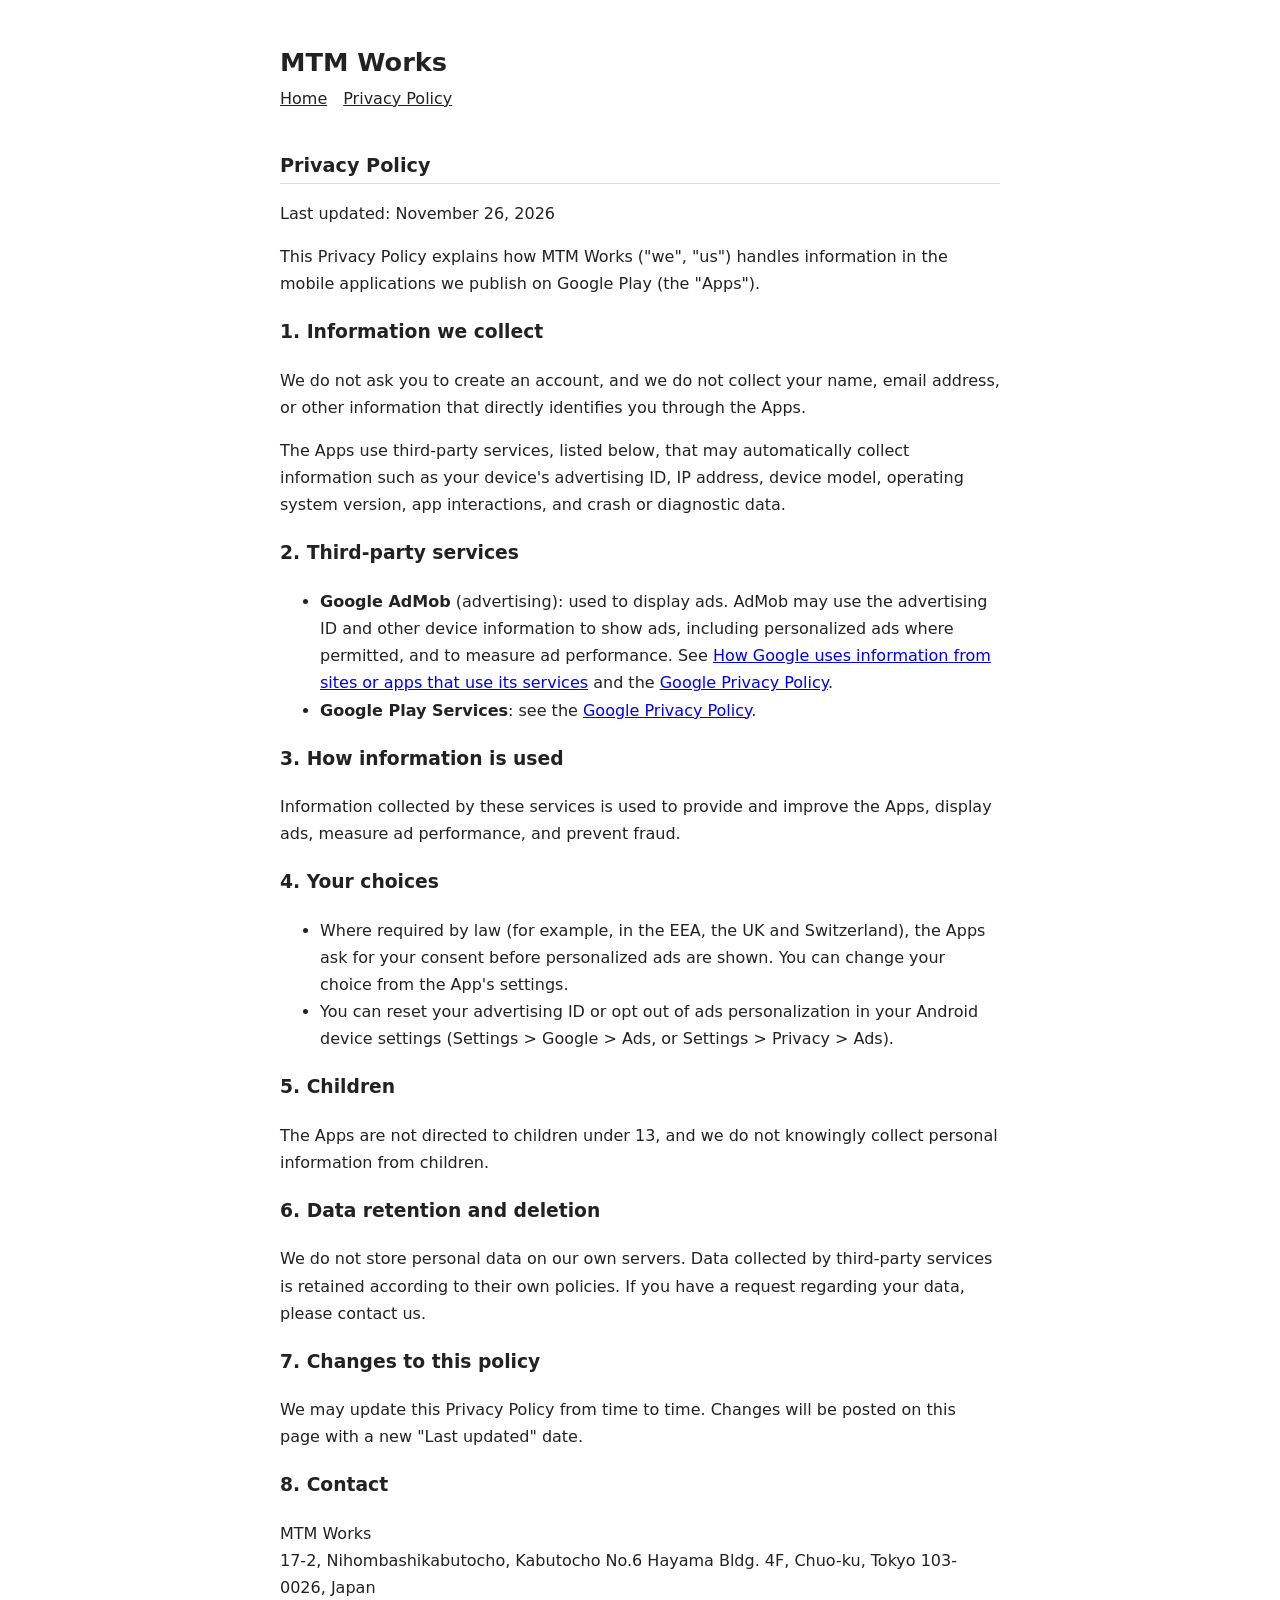
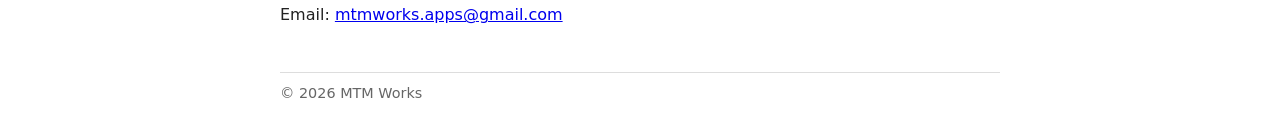
==== privacy.html @ 960c83f5 "Add MTM Works business website Co-Authored-By: Claude Opus 5.5 <noreply@anthropic.com>" ====
<!DOCTYPE html>
<html lang="en">
<head>
<meta charset="utf-8">
<meta name="viewport" content="width=device-width,initial-scale=1">
<title>Privacy Policy - MTM Works</title>
<link rel="stylesheet" href="style.css">
</head>
<body>
<header>
<h1>MTM Works</h1>
<nav><a href="./">Home</a><a href="privacy.html">Privacy Policy</a></nav>
</header>

<main>
<h2>Privacy Policy</h2>
<p>Last updated: November 26, 2026</p>
<p>This Privacy Policy explains how MTM Works ("we", "us") handles information in the mobile applications we publish on Google Play (the "Apps").</p>

<h3>1. Information we collect</h3>
<p>We do not ask you to create an account, and we do not collect your name, email address, or other information that directly identifies you through the Apps.</p>
<p>The Apps use third-party services, listed below, that may automatically collect information such as your device's advertising ID, IP address, device model, operating system version, app interactions, and crash or diagnostic data.</p>

<h3>2. Third-party services</h3>
<ul>
<li><strong>Google AdMob</strong> (advertising): used to display ads. AdMob may use the advertising ID and other device information to show ads, including personalized ads where permitted, and to measure ad performance. See <a href="https://policies.google.com/technologies/partner-sites">How Google uses information from sites or apps that use its services</a> and the <a href="https://policies.google.com/privacy">Google Privacy Policy</a>.</li>
<li><strong>Google Play Services</strong>: see the <a href="https://policies.google.com/privacy">Google Privacy Policy</a>.</li>
</ul>

<h3>3. How information is used</h3>
<p>Information collected by these services is used to provide and improve the Apps, display ads, measure ad performance, and prevent fraud.</p>

<h3>4. Your choices</h3>
<ul>
<li>Where required by law (for example, in the EEA, the UK and Switzerland), the Apps ask for your consent before personalized ads are shown. You can change your choice from the App's settings.</li>
<li>You can reset your advertising ID or opt out of ads personalization in your Android device settings (Settings &gt; Google &gt; Ads, or Settings &gt; Privacy &gt; Ads).</li>
</ul>

<h3>5. Children</h3>
<p>The Apps are not directed to children under 13, and we do not knowingly collect personal information from children.</p>

<h3>6. Data retention and deletion</h3>
<p>We do not store personal data on our own servers. Data collected by third-party services is retained according to their own policies. If you have a request regarding your data, please contact us.</p>

<h3>7. Changes to this policy</h3>
<p>We may update this Privacy Policy from time to time. Changes will be posted on this page with a new "Last updated" date.</p>

<h3>8. Contact</h3>
<p>MTM Works<br>
17-2, Nihombashikabutocho, Kabutocho No.6 Hayama Bldg. 4F, Chuo-ku, Tokyo 103-0026, Japan<br>
Email: <a href="mailto:mtmworks.apps@gmail.com">mtmworks.apps@gmail.com</a></p>
</main>

<footer>&copy; 2026 MTM Works</footer>
</body>
</html>
---- style.css ----
body{font-family:system-ui,-apple-system,"Segoe UI","Hiragino Sans","Noto Sans JP",sans-serif;max-width:720px;margin:0 auto;padding:24px 16px;line-height:1.7;color:#222}
header a,footer a{color:inherit}
nav a{margin-right:16px}
h1{font-size:1.6em;margin-bottom:0}
h2{font-size:1.2em;margin-top:2em;border-bottom:1px solid #ddd}
dl{display:grid;grid-template-columns:max-content 1fr;gap:4px 16px}
dt{font-weight:bold}
footer{margin-top:3em;font-size:.9em;color:#666;border-top:1px solid #ddd;padding-top:8px}
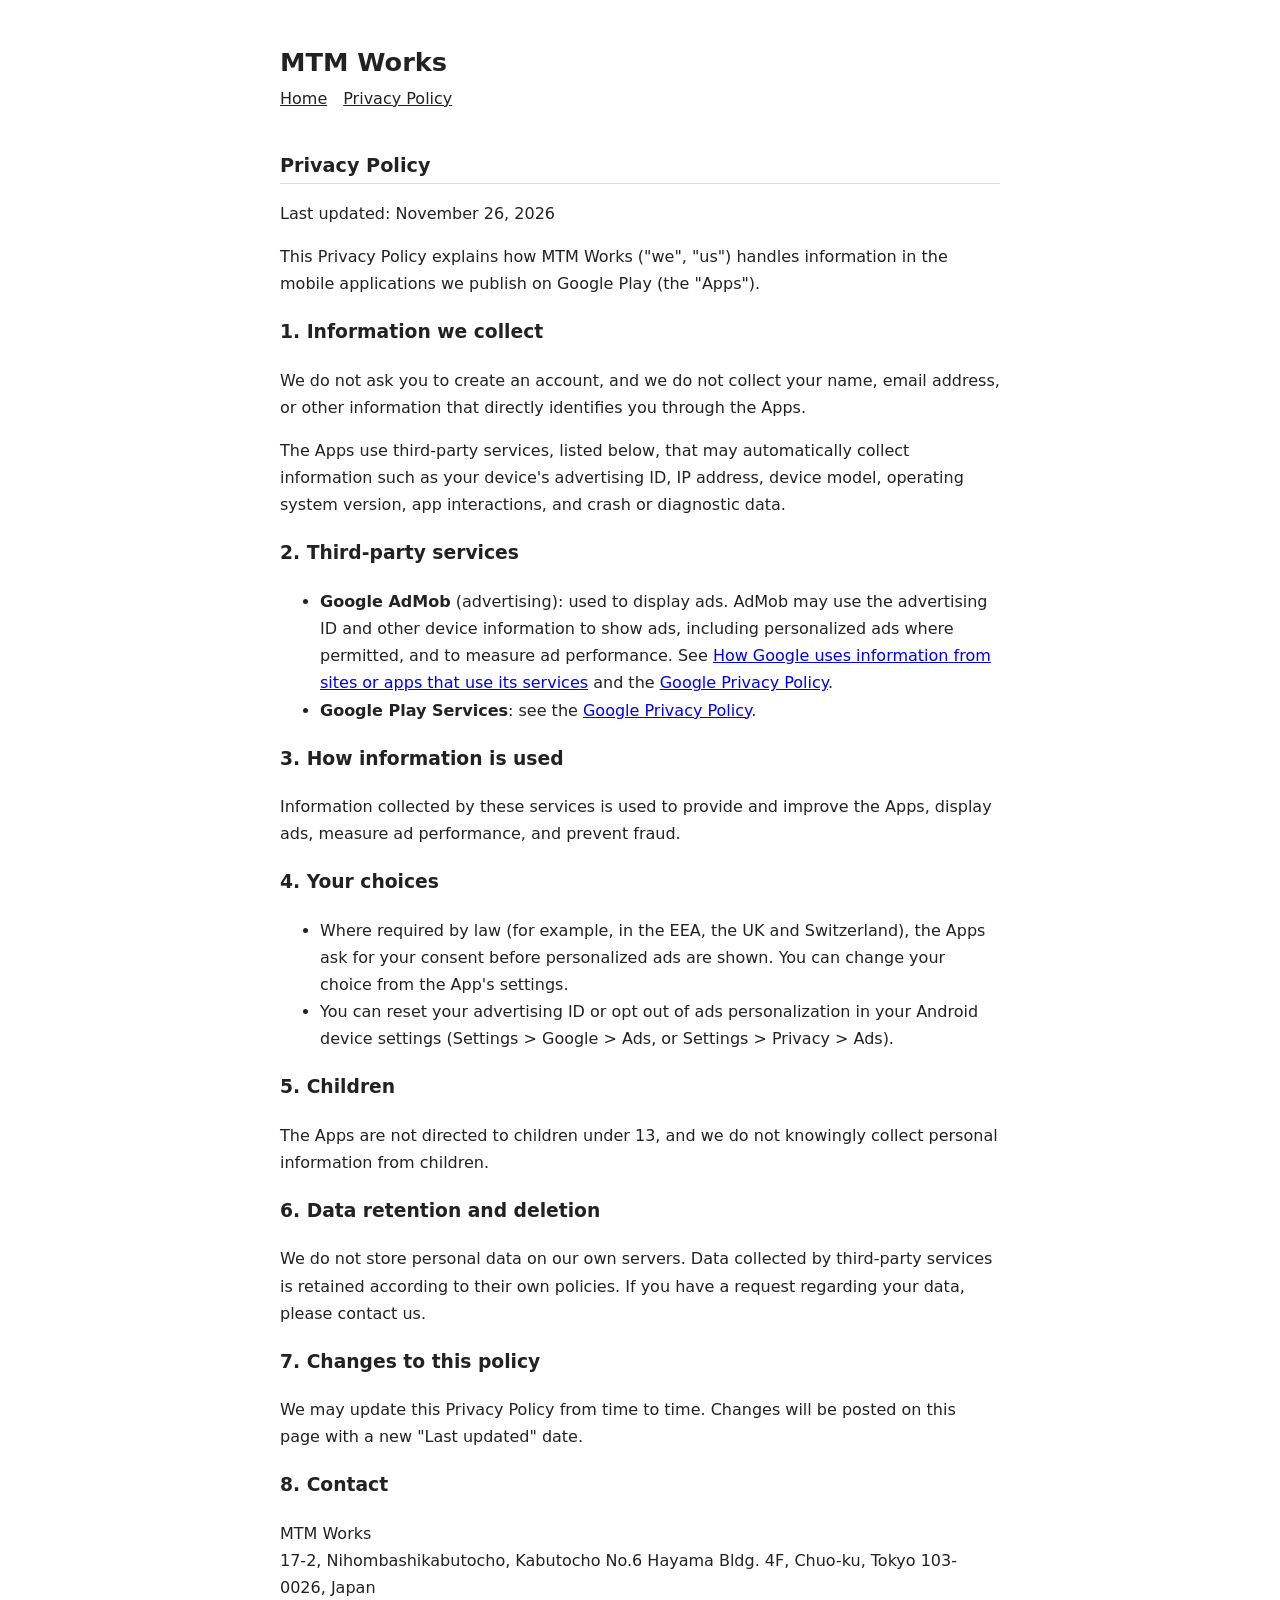
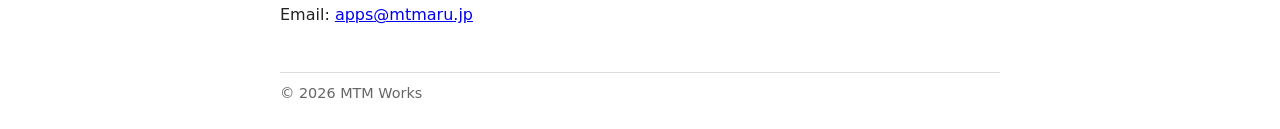
==== commit dee6bfe6: "Update contact email to apps@mtmaru.jp Co-Authored-By: Claude Opus 5.5 <noreply@anthropic.com>" ====
--- a/privacy.html
+++ b/privacy.html
@@ -48,7 +48,7 @@
 <h3>8. Contact</h3>
 <p>MTM Works<br>
 17-2, Nihombashikabutocho, Kabutocho No.6 Hayama Bldg. 4F, Chuo-ku, Tokyo 103-0026, Japan<br>
-Email: <a href="mailto:mtmworks.apps@gmail.com">mtmworks.apps@gmail.com</a></p>
+Email: <a href="mailto:apps@mtmaru.jp">apps@mtmaru.jp</a></p>
 </main>
 
 <footer>&copy; 2026 MTM Works</footer>
